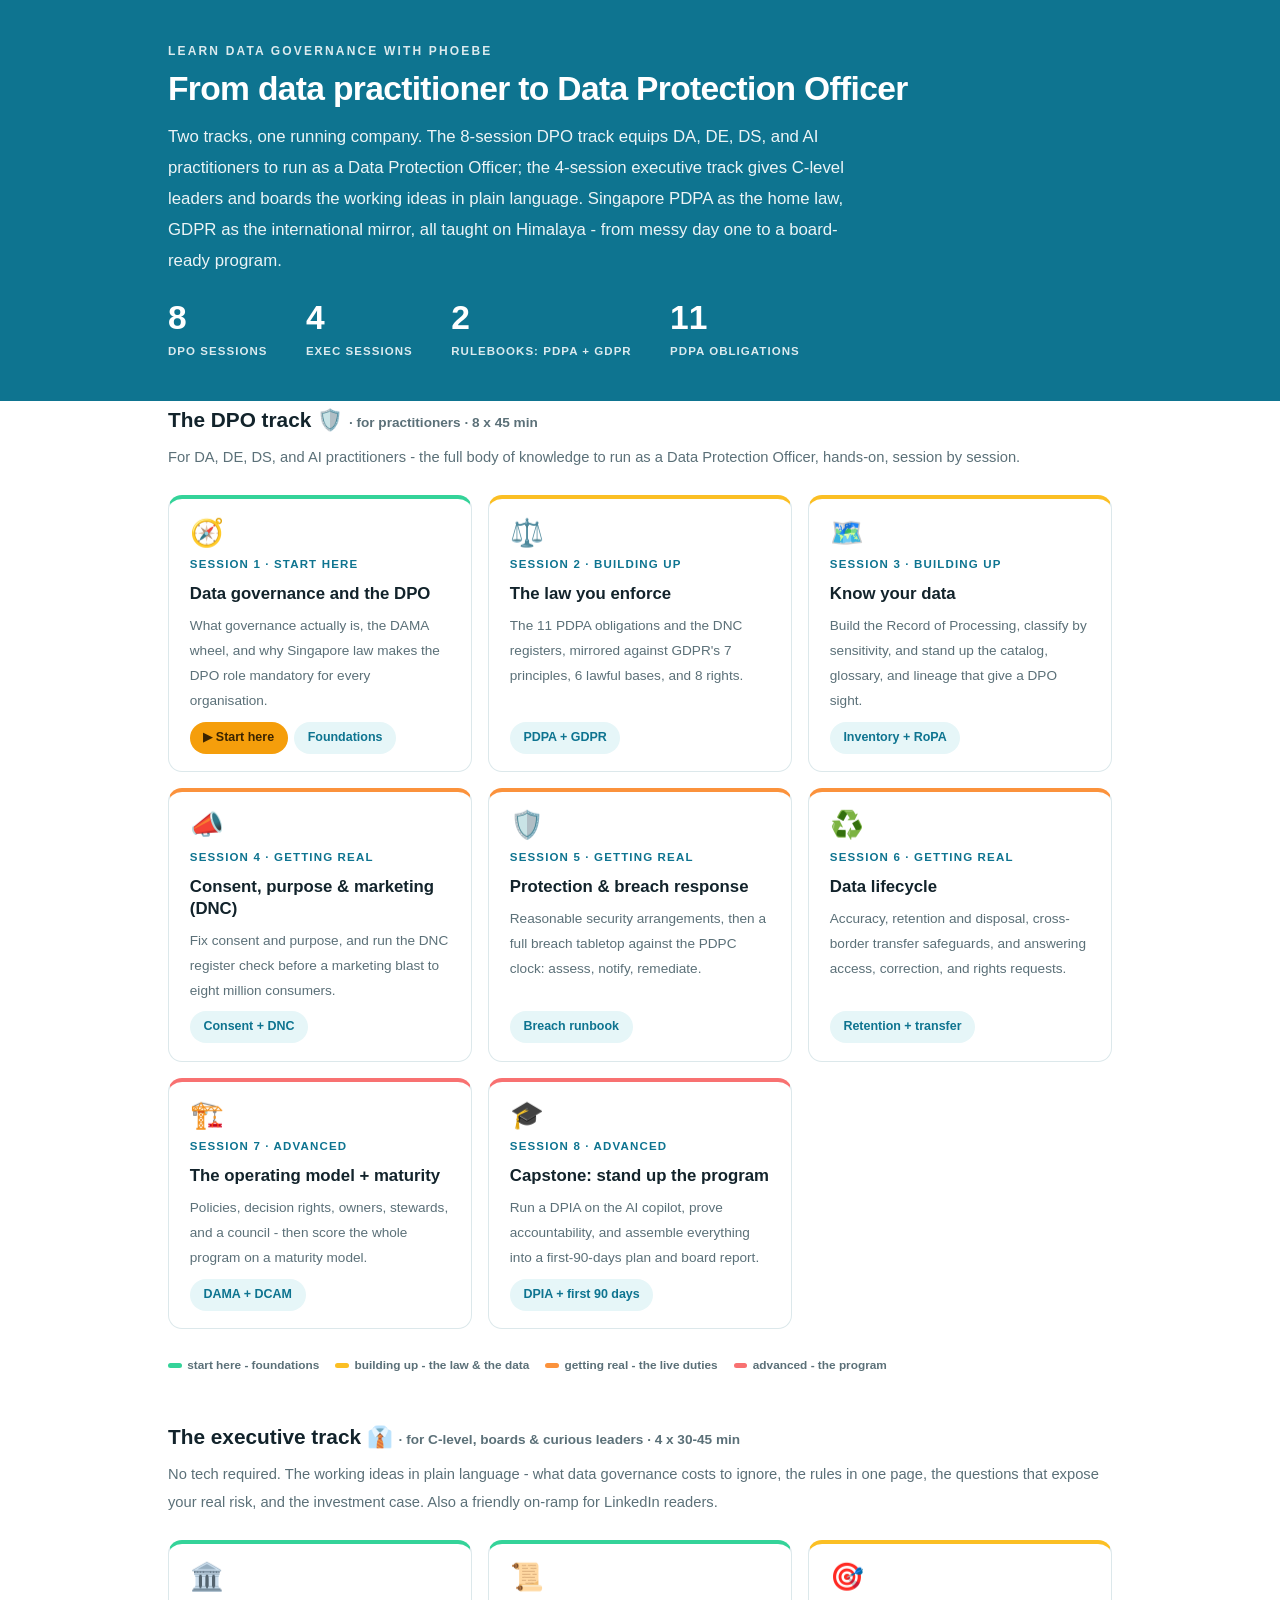
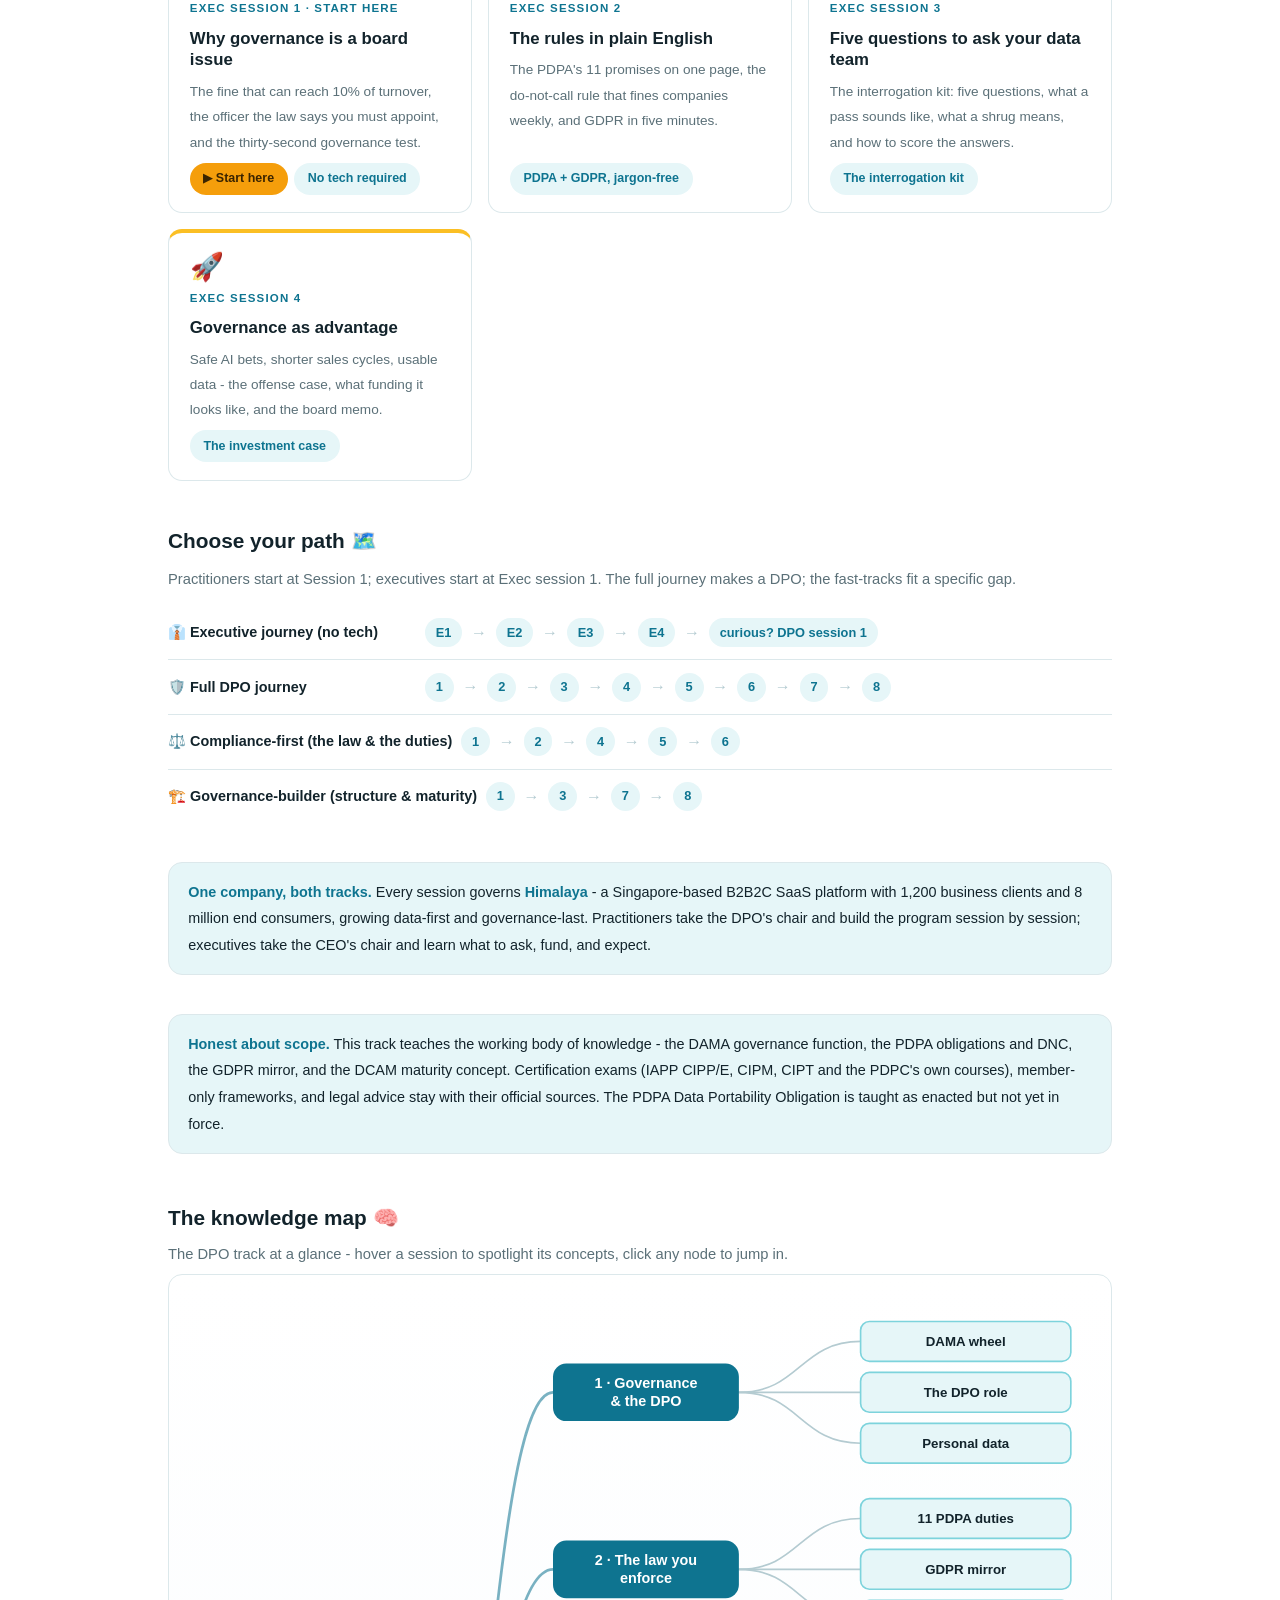
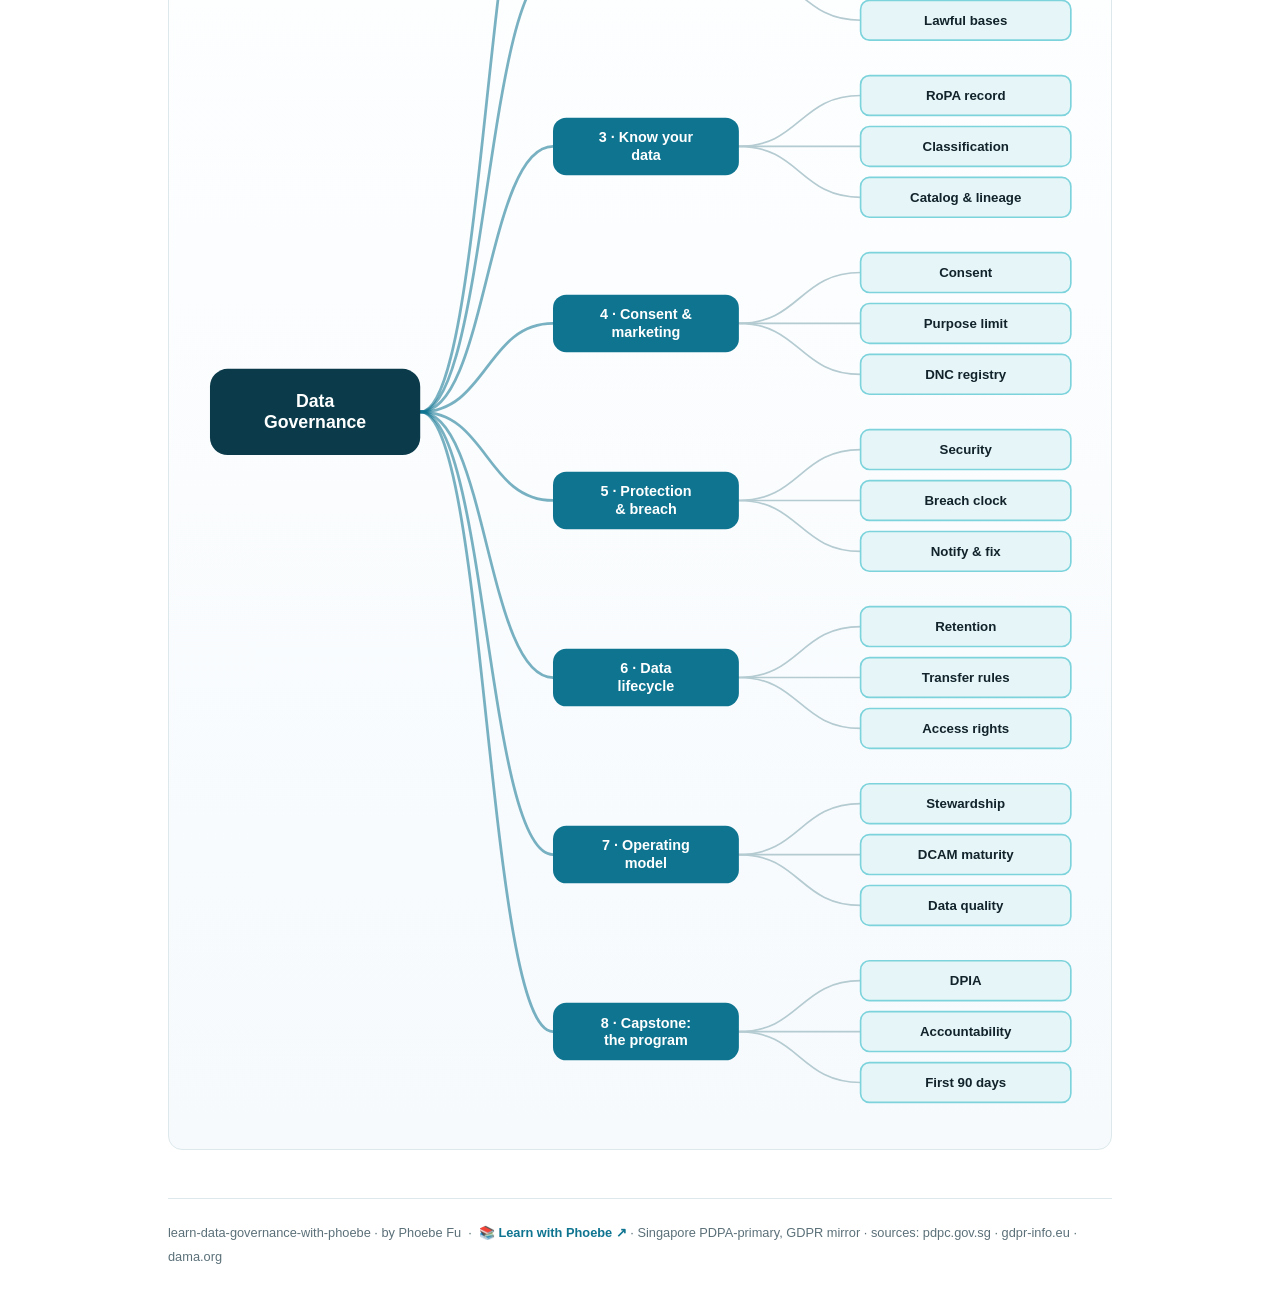
==== index.html @ 2372dcaa "Add Learn with Phoebe hub backlink to footers" ====
<!DOCTYPE html>
<html lang="en">
<head>
<meta charset="UTF-8">
<meta name="viewport" content="width=device-width, initial-scale=1.0">
<title>learn data governance with phoebe - DPO + executive tracks</title>
<link rel="stylesheet" href="assets/style.css?v=2">
<style>
  .stats-row { display: flex; gap: 2.4rem; margin-top: 1.5rem; flex-wrap: wrap; }
  .stat b { display: block; font-size: 2.1rem; font-weight: 800; line-height: 1.05; font-variant-numeric: tabular-nums; }
  .stat span { font-size: .72rem; opacity: .85; text-transform: uppercase; letter-spacing: .09em; font-weight: 600; }

  .course-grid { display: grid; grid-template-columns: repeat(auto-fit, minmax(17rem, 1fr)); gap: 1rem; margin-top: 1.5rem; }
  .course-card {
    border: 1px solid var(--hairline);
    border-top: 4px solid var(--diff, var(--indigo));
    border-radius: var(--radius);
    padding: 1.2rem 1.3rem 1.1rem;
    display: flex;
    flex-direction: column;
    gap: .5rem;
    text-decoration: none;
    color: var(--ink);
    background: #fff;
    transition: box-shadow .15s ease, border-color .15s ease, transform .15s ease;
    position: relative;
  }
  .course-card:hover { border-color: var(--indigo-soft); border-top-color: var(--diff, var(--indigo)); box-shadow: 0 8px 28px rgba(14,116,144,.14); transform: translateY(-3px); }
  .course-card .cicon { font-size: 1.7rem; line-height: 1; }
  .course-card .cnum { font-size: .72rem; font-weight: 700; color: var(--indigo); text-transform: uppercase; letter-spacing: .1em; }
  .course-card h3 { font-size: 1.05rem; font-weight: 800; line-height: 1.3; }
  .course-card p { font-size: .85rem; color: var(--muted); flex: 1; }
  .course-card .meta { display: flex; gap: .4rem; flex-wrap: wrap; }

  .diff-legend { display: flex; gap: 1rem; margin-top: 1.6rem; font-size: .74rem; color: var(--muted); font-weight: 600; flex-wrap: wrap; }
  .diff-legend i { display: inline-block; width: .85rem; height: .35rem; border-radius: 999px; margin-right: .35rem; vertical-align: middle; }

  .paths { margin-top: 2.6rem; }
  .paths h2 { font-size: 1.3rem; font-weight: 800; margin-bottom: .3rem; }
  .paths .plede { color: var(--muted); font-size: .92rem; margin-bottom: .8rem; }
  .path { display: flex; gap: .55rem; align-items: center; padding: .75rem 0; border-bottom: .5px solid var(--hairline); flex-wrap: wrap; }
  .path:last-child { border-bottom: none; }
  .path b { min-width: 15.5rem; font-size: .9rem; }
  .path .pstep { background: var(--indigo-50); color: var(--indigo); border-radius: 999px; padding: .16rem .68rem; font-weight: 700; font-size: .8rem; text-decoration: none; transition: all .12s ease; }
  .path .pstep:hover { background: var(--indigo); color: #fff; }
  .path .parr { color: var(--faint); font-weight: 700; }

  .mm-section { margin-top: 1.6rem; }
  .mm-section h2 { font-size: 1.3rem; font-weight: 800; margin-bottom: .2rem; }
  .mm-section .mm-lede { color: var(--muted); font-size: .92rem; margin-bottom: .4rem; }
  .mm-wrap { border: 1px solid var(--hairline); border-radius: var(--radius); background: linear-gradient(180deg,#fff, #F6FAFD); padding: .6rem; overflow-x: auto; }
  .mm-svg { width: 100%; height: auto; display: block; max-width: 60rem; margin: 0 auto; min-width: 34rem; }
  .mm-link { cursor: pointer; text-decoration: none; }
  .mm-node rect { transition: opacity .15s ease, filter .15s ease; }
  .mm-node text { pointer-events: none; }
  .mm-link:hover .mm-node rect { filter: brightness(1.06); }
  .mm-edge { transition: opacity .15s ease; }

  .noteband { margin-top: 2.4rem; background: var(--indigo-50); border: 1px solid var(--hairline); border-radius: var(--radius); padding: 1rem 1.2rem; font-size: .9rem; color: var(--ink); }
  .noteband b { color: var(--indigo); }
</style>
</head>
<body>

<header class="masthead">
  <div class="wrap">
    <div class="eyebrow">Learn Data Governance with Phoebe</div>
    <h1>From data practitioner to <span class="accent">Data Protection Officer</span></h1>
    <p class="sub">Two tracks, one running company. The 8-session DPO track equips DA, DE, DS, and AI practitioners to run as a Data Protection Officer; the 4-session executive track gives C-level leaders and boards the working ideas in plain language. Singapore PDPA as the home law, GDPR as the international mirror, all taught on Himalaya - from messy day one to a board-ready program.</p>
    <div class="stats-row">
      <div class="stat"><b data-count="8">8</b><span>DPO sessions</span></div>
      <div class="stat"><b data-count="4">4</b><span>exec sessions</span></div>
      <div class="stat"><b data-count="2">2</b><span>rulebooks: PDPA + GDPR</span></div>
      <div class="stat"><b data-count="11">11</b><span>PDPA obligations</span></div>
    </div>
  </div>
</header>

<main class="wrap">
  

  <section class="section">
    <div class="paths" style="margin-top:0">
      <h2>The DPO track 🛡️ <span style="font-size:.85rem;font-weight:600;color:var(--muted)">· for practitioners · 8 x 45 min</span></h2>
      <p class="plede">For DA, DE, DS, and AI practitioners - the full body of knowledge to run as a Data Protection Officer, hands-on, session by session.</p>
    </div>
    <div class="course-grid">
      <a class="course-card" href="courses/01-foundations.html" style="--diff:#34D399">
        <span class="cicon">🧭</span>
        <span class="cnum">Session 1 · start here</span>
        <h3>Data governance and the DPO</h3>
        <p>What governance actually is, the DAMA wheel, and why Singapore law makes the DPO role mandatory for every organisation.</p>
        <span class="meta"><span class="pill amber">▶ Start here</span><span class="pill light">Foundations</span></span>
      </a>
      <a class="course-card" href="courses/02-the-law.html" style="--diff:#FBBF24">
        <span class="cicon">⚖️</span>
        <span class="cnum">Session 2 · building up</span>
        <h3>The law you enforce</h3>
        <p>The 11 PDPA obligations and the DNC registers, mirrored against GDPR's 7 principles, 6 lawful bases, and 8 rights.</p>
        <span class="meta"><span class="pill light">PDPA + GDPR</span></span>
      </a>
      <a class="course-card" href="courses/03-know-your-data.html" style="--diff:#FBBF24">
        <span class="cicon">🗺️</span>
        <span class="cnum">Session 3 · building up</span>
        <h3>Know your data</h3>
        <p>Build the Record of Processing, classify by sensitivity, and stand up the catalog, glossary, and lineage that give a DPO sight.</p>
        <span class="meta"><span class="pill light">Inventory + RoPA</span></span>
      </a>
      <a class="course-card" href="courses/04-consent-and-marketing.html" style="--diff:#FB923C">
        <span class="cicon">📣</span>
        <span class="cnum">Session 4 · getting real</span>
        <h3>Consent, purpose &amp; marketing (DNC)</h3>
        <p>Fix consent and purpose, and run the DNC register check before a marketing blast to eight million consumers.</p>
        <span class="meta"><span class="pill light">Consent + DNC</span></span>
      </a>
      <a class="course-card" href="courses/05-protection-and-breach.html" style="--diff:#FB923C">
        <span class="cicon">🛡️</span>
        <span class="cnum">Session 5 · getting real</span>
        <h3>Protection &amp; breach response</h3>
        <p>Reasonable security arrangements, then a full breach tabletop against the PDPC clock: assess, notify, remediate.</p>
        <span class="meta"><span class="pill light">Breach runbook</span></span>
      </a>
      <a class="course-card" href="courses/06-data-lifecycle.html" style="--diff:#FB923C">
        <span class="cicon">♻️</span>
        <span class="cnum">Session 6 · getting real</span>
        <h3>Data lifecycle</h3>
        <p>Accuracy, retention and disposal, cross-border transfer safeguards, and answering access, correction, and rights requests.</p>
        <span class="meta"><span class="pill light">Retention + transfer</span></span>
      </a>
      <a class="course-card" href="courses/07-operating-model.html" style="--diff:#F87171">
        <span class="cicon">🏗️</span>
        <span class="cnum">Session 7 · advanced</span>
        <h3>The operating model + maturity</h3>
        <p>Policies, decision rights, owners, stewards, and a council - then score the whole program on a maturity model.</p>
        <span class="meta"><span class="pill light">DAMA + DCAM</span></span>
      </a>
      <a class="course-card" href="courses/08-capstone.html" style="--diff:#F87171">
        <span class="cicon">🎓</span>
        <span class="cnum">Session 8 · advanced</span>
        <h3>Capstone: stand up the program</h3>
        <p>Run a DPIA on the AI copilot, prove accountability, and assemble everything into a first-90-days plan and board report.</p>
        <span class="meta"><span class="pill light">DPIA + first 90 days</span></span>
      </a>
    </div>
    <div class="diff-legend">
      <span><i style="background:#34D399"></i>start here - foundations</span>
      <span><i style="background:#FBBF24"></i>building up - the law &amp; the data</span>
      <span><i style="background:#FB923C"></i>getting real - the live duties</span>
      <span><i style="background:#F87171"></i>advanced - the program</span>
    </div>

    <div class="paths">
      <h2>The executive track 👔 <span style="font-size:.85rem;font-weight:600;color:var(--muted)">· for C-level, boards &amp; curious leaders · 4 x 30-45 min</span></h2>
      <p class="plede">No tech required. The working ideas in plain language - what data governance costs to ignore, the rules in one page, the questions that expose your real risk, and the investment case. Also a friendly on-ramp for LinkedIn readers.</p>
    </div>
    <div class="course-grid">
      <a class="course-card" href="courses/e1-board-issue.html" style="--diff:#34D399">
        <span class="cicon">🏛️</span>
        <span class="cnum">Exec session 1 · start here</span>
        <h3>Why governance is a board issue</h3>
        <p>The fine that can reach 10% of turnover, the officer the law says you must appoint, and the thirty-second governance test.</p>
        <span class="meta"><span class="pill amber">▶ Start here</span><span class="pill light">No tech required</span></span>
      </a>
      <a class="course-card" href="courses/e2-rules-plain-english.html" style="--diff:#34D399">
        <span class="cicon">📜</span>
        <span class="cnum">Exec session 2</span>
        <h3>The rules in plain English</h3>
        <p>The PDPA's 11 promises on one page, the do-not-call rule that fines companies weekly, and GDPR in five minutes.</p>
        <span class="meta"><span class="pill light">PDPA + GDPR, jargon-free</span></span>
      </a>
      <a class="course-card" href="courses/e3-five-questions.html" style="--diff:#FBBF24">
        <span class="cicon">🎯</span>
        <span class="cnum">Exec session 3</span>
        <h3>Five questions to ask your data team</h3>
        <p>The interrogation kit: five questions, what a pass sounds like, what a shrug means, and how to score the answers.</p>
        <span class="meta"><span class="pill light">The interrogation kit</span></span>
      </a>
      <a class="course-card" href="courses/e4-governance-advantage.html" style="--diff:#FBBF24">
        <span class="cicon">🚀</span>
        <span class="cnum">Exec session 4</span>
        <h3>Governance as advantage</h3>
        <p>Safe AI bets, shorter sales cycles, usable data - the offense case, what funding it looks like, and the board memo.</p>
        <span class="meta"><span class="pill light">The investment case</span></span>
      </a>
    </div>

    <div class="paths">
      <h2>Choose your path 🗺️</h2>
      <p class="plede">Practitioners start at Session 1; executives start at Exec session 1. The full journey makes a DPO; the fast-tracks fit a specific gap.</p>
      <div class="path"><b>👔 Executive journey (no tech)</b>
        <a class="pstep" href="courses/e1-board-issue.html">E1</a><span class="parr">→</span>
        <a class="pstep" href="courses/e2-rules-plain-english.html">E2</a><span class="parr">→</span>
        <a class="pstep" href="courses/e3-five-questions.html">E3</a><span class="parr">→</span>
        <a class="pstep" href="courses/e4-governance-advantage.html">E4</a><span class="parr">→</span>
        <a class="pstep" href="courses/01-foundations.html">curious? DPO session 1</a>
      </div>
      <div class="path"><b>🛡️ Full DPO journey</b>
        <a class="pstep" href="courses/01-foundations.html">1</a><span class="parr">→</span>
        <a class="pstep" href="courses/02-the-law.html">2</a><span class="parr">→</span>
        <a class="pstep" href="courses/03-know-your-data.html">3</a><span class="parr">→</span>
        <a class="pstep" href="courses/04-consent-and-marketing.html">4</a><span class="parr">→</span>
        <a class="pstep" href="courses/05-protection-and-breach.html">5</a><span class="parr">→</span>
        <a class="pstep" href="courses/06-data-lifecycle.html">6</a><span class="parr">→</span>
        <a class="pstep" href="courses/07-operating-model.html">7</a><span class="parr">→</span>
        <a class="pstep" href="courses/08-capstone.html">8</a>
      </div>
      <div class="path"><b>⚖️ Compliance-first (the law &amp; the duties)</b>
        <a class="pstep" href="courses/01-foundations.html">1</a><span class="parr">→</span>
        <a class="pstep" href="courses/02-the-law.html">2</a><span class="parr">→</span>
        <a class="pstep" href="courses/04-consent-and-marketing.html">4</a><span class="parr">→</span>
        <a class="pstep" href="courses/05-protection-and-breach.html">5</a><span class="parr">→</span>
        <a class="pstep" href="courses/06-data-lifecycle.html">6</a>
      </div>
      <div class="path"><b>🏗️ Governance-builder (structure &amp; maturity)</b>
        <a class="pstep" href="courses/01-foundations.html">1</a><span class="parr">→</span>
        <a class="pstep" href="courses/03-know-your-data.html">3</a><span class="parr">→</span>
        <a class="pstep" href="courses/07-operating-model.html">7</a><span class="parr">→</span>
        <a class="pstep" href="courses/08-capstone.html">8</a>
      </div>
    </div>

    <div class="noteband">
      <b>One company, both tracks.</b> Every session governs <b>Himalaya</b> - a Singapore-based B2B2C SaaS platform with 1,200 business clients and 8 million end consumers, growing data-first and governance-last. Practitioners take the DPO's chair and build the program session by session; executives take the CEO's chair and learn what to ask, fund, and expect.
    </div>

    <div class="noteband">
      <b>Honest about scope.</b> This track teaches the working body of knowledge - the DAMA governance function, the PDPA obligations and DNC, the GDPR mirror, and the DCAM maturity concept. Certification exams (IAPP CIPP/E, CIPM, CIPT and the PDPC's own courses), member-only frameworks, and legal advice stay with their official sources. The PDPA Data Portability Obligation is taught as enacted but not yet in force.
    </div>
  </section>

  <section class="section mm-section">
    <h2>The knowledge map 🧠</h2>
    <p class="mm-lede">The DPO track at a glance - hover a session to spotlight its concepts, click any node to jump in.</p>
    <div class="mm-wrap"><div id="mindmap"></div></div>
  </section>

  <footer class="pagefoot">
    <span>learn-data-governance-with-phoebe · by Phoebe Fu &nbsp;·&nbsp; 📚 <a href="https://phoebefu6.github.io/learn-with-phoebe/">Learn with Phoebe ↗</a> · Singapore PDPA-primary, GDPR mirror · sources: pdpc.gov.sg · gdpr-info.eu · dama.org</span>
  </footer>
</main>

<script>
window.MINDMAP_DATA = {
  title: "Data\nGovernance",
  centerColor: "#0B3B4A",
  sessions: [
    { label: "Governance\n& the DPO", href: "courses/01-foundations.html", color: "#34D399",
      concepts: [
        { label: "DAMA wheel", href: "courses/01-foundations.html" },
        { label: "The DPO role", href: "courses/01-foundations.html" },
        { label: "Personal data", href: "courses/01-foundations.html" } ] },
    { label: "The law you\nenforce", href: "courses/02-the-law.html", color: "#FBBF24",
      concepts: [
        { label: "11 PDPA duties", href: "courses/02-the-law.html" },
        { label: "GDPR mirror", href: "courses/02-the-law.html" },
        { label: "Lawful bases", href: "courses/02-the-law.html" } ] },
    { label: "Know your\ndata", href: "courses/03-know-your-data.html", color: "#FBBF24",
      concepts: [
        { label: "RoPA record", href: "courses/03-know-your-data.html" },
        { label: "Classification", href: "courses/03-know-your-data.html" },
        { label: "Catalog & lineage", href: "courses/03-know-your-data.html" } ] },
    { label: "Consent &\nmarketing", href: "courses/04-consent-and-marketing.html", color: "#FB923C",
      concepts: [
        { label: "Consent", href: "courses/04-consent-and-marketing.html" },
        { label: "Purpose limit", href: "courses/04-consent-and-marketing.html" },
        { label: "DNC registry", href: "courses/04-consent-and-marketing.html" } ] },
    { label: "Protection\n& breach", href: "courses/05-protection-and-breach.html", color: "#FB923C",
      concepts: [
        { label: "Security", href: "courses/05-protection-and-breach.html" },
        { label: "Breach clock", href: "courses/05-protection-and-breach.html" },
        { label: "Notify & fix", href: "courses/05-protection-and-breach.html" } ] },
    { label: "Data\nlifecycle", href: "courses/06-data-lifecycle.html", color: "#FB923C",
      concepts: [
        { label: "Retention", href: "courses/06-data-lifecycle.html" },
        { label: "Transfer rules", href: "courses/06-data-lifecycle.html" },
        { label: "Access rights", href: "courses/06-data-lifecycle.html" } ] },
    { label: "Operating\nmodel", href: "courses/07-operating-model.html", color: "#F87171",
      concepts: [
        { label: "Stewardship", href: "courses/07-operating-model.html" },
        { label: "DCAM maturity", href: "courses/07-operating-model.html" },
        { label: "Data quality", href: "courses/07-operating-model.html" } ] },
    { label: "Capstone:\nthe program", href: "courses/08-capstone.html", color: "#F87171",
      concepts: [
        { label: "DPIA", href: "courses/08-capstone.html" },
        { label: "Accountability", href: "courses/08-capstone.html" },
        { label: "First 90 days", href: "courses/08-capstone.html" } ] }
  ]
};
</script>
<script src="assets/mindmap.js?v=12"></script>
<script src="assets/app.js?v=2"></script>
</body>
</html>
---- assets/style.css ----
/* learn-claude-with-phoebe - editorial bold design system
   Accent: indigo #0E7490 · Ink: #12232B · Flagship: amber #F59E0B */

:root {
  --indigo: #0E7490;
  --indigo-deep: #0B3B4A;
  --indigo-mid: #1E90A8;
  --indigo-soft: #7DD3DC;
  --indigo-50: #E6F6F8;
  --ink: #12232B;
  --muted: #5B7078;
  --faint: #B4CBD1;
  --hairline: #DCE8EB;
  --amber: #F59E0B;
  --amber-ink: #3A2400;
  --amber-50: #FFF7E6;
  --paper: #FFFFFF;
  --code-bg: #0C2027;
  --code-ink: #CDE7ED;
  --radius: 14px;
}

* { margin: 0; padding: 0; box-sizing: border-box; }

html { font-size: 16px; scroll-behavior: smooth; }
html.zoom-125 { font-size: 20px; }
html.zoom-150 { font-size: 24px; }

body {
  font-family: "Inter", -apple-system, BlinkMacSystemFont, "Segoe UI", Roboto, sans-serif;
  background: var(--paper);
  color: var(--ink);
  line-height: 1.85;
  font-feature-settings: "tnum";
}

.wrap { max-width: 62rem; margin: 0 auto; padding: 0 1.5rem; }

/* ---------- header band ---------- */
.masthead {
  background: var(--indigo);
  color: #fff;
  padding: 2.5rem 0 2.25rem;
}
.masthead .eyebrow {
  font-size: .75rem;
  letter-spacing: .18em;
  text-transform: uppercase;
  opacity: .85;
  font-weight: 600;
}
.masthead h1 {
  font-size: 2.1rem;
  line-height: 1.15;
  font-weight: 800;
  margin: .5rem 0 .75rem;
  letter-spacing: -.02em;
}
.masthead h1 .accent { color: inherit; }
.masthead .sub { font-size: 1.05rem; opacity: .92; max-width: 44rem; }

.chip-row { display: flex; flex-wrap: wrap; gap: .5rem; margin-top: 1.1rem; }
.chip {
  display: inline-flex;
  align-items: center;
  gap: .35rem;
  border-radius: 999px;
  padding: .25rem .8rem;
  font-size: .78rem;
  font-weight: 600;
  white-space: nowrap;
}
.chip.level { background: #fff; color: var(--indigo); }
.chip.audience { background: rgba(255,255,255,.16); color: #fff; border: 1px solid rgba(255,255,255,.35); }
.chip.time { background: var(--ink); color: #fff; font-variant-numeric: tabular-nums; }

/* ---------- agenda bar ---------- */
.agenda {
  display: flex;
  border-radius: 999px;
  overflow: hidden;
  margin: 1.4rem 0 0;
  font-size: .72rem;
  font-weight: 600;
  text-align: center;
  color: #fff;
}
.agenda span { padding: .45rem .3rem; white-space: nowrap; overflow: hidden; text-overflow: ellipsis; }
.agenda .a1 { background: var(--indigo-deep); }
.agenda .a2 { background: var(--indigo-mid); }
.agenda .a3 { background: var(--amber); color: var(--amber-ink); }
.agenda .a4 { background: var(--indigo-soft); }

/* ---------- toolbar ---------- */
.toolbar {
  position: sticky;
  top: 0;
  z-index: 40;
  background: rgba(255,255,255,.94);
  backdrop-filter: blur(6px);
  border-bottom: 1px solid var(--hairline);
  padding: .55rem 0;
}
.toolbar .wrap { display: flex; align-items: center; gap: .6rem; }
.toolbar .crumb { font-size: .8rem; color: var(--muted); font-weight: 600; margin-right: auto; }
.toolbar .crumb a { color: var(--indigo); text-decoration: none; }
.btn {
  border: 1px solid var(--hairline);
  background: #fff;
  color: var(--ink);
  border-radius: 999px;
  padding: .35rem .9rem;
  font-size: .78rem;
  font-weight: 600;
  cursor: pointer;
  font-family: inherit;
  transition: all .15s ease;
}
.btn:hover { border-color: var(--indigo); color: var(--indigo); }
.btn.primary { background: var(--indigo); border-color: var(--indigo); color: #fff; }
.btn.primary:hover { background: var(--indigo-deep); }

/* ---------- sections ---------- */
main { padding: 2.5rem 0 4rem; }

.section { margin-bottom: 2.8rem; }
.section-kicker { margin-bottom: 1rem; }
.section-kicker .klabel {
  display: block;
  font-size: .72rem;
  text-transform: uppercase;
  letter-spacing: .1em;
  color: var(--indigo);
  font-weight: 700;
  margin-bottom: .35rem;
}
.section-kicker h2 {
  font-size: 1.45rem;
  font-weight: 800;
  letter-spacing: -.01em;
  display: flex;
  align-items: center;
  gap: .7rem;
  flex-wrap: wrap;
}
.section-kicker .tag {
  border-radius: 999px;
  padding: .18rem .7rem;
  font-size: .7rem;
  font-weight: 700;
  text-transform: uppercase;
  letter-spacing: .08em;
}
.tag.concept { background: var(--indigo-50); color: var(--indigo); }
.tag.demo { background: var(--amber-50); color: var(--amber-ink); }
.tag.exercise { background: var(--ink); color: #fff; }

.lede { color: var(--muted); max-width: 46rem; margin-bottom: 1.4rem; line-height: 1.8; }

/* live vs self-study markers on cards */
.mode {
  font-size: .64rem;
  font-weight: 700;
  text-transform: uppercase;
  letter-spacing: .07em;
  padding: .14rem .6rem;
  border-radius: 999px;
  flex: none;
}
.mode.live { background: var(--indigo); color: #fff; }
.mode.self { background: #fff; color: var(--muted); border: 1px solid var(--hairline); }

/* ---------- accordions ---------- */
details.card {
  border: 1px solid var(--hairline);
  border-radius: var(--radius);
  margin-bottom: .8rem;
  overflow: hidden;
  background: #fff;
}
details.card[open] { border-color: var(--indigo-soft); box-shadow: 0 8px 28px rgba(14,116,144,.08); }
details.card summary {
  list-style: none;
  cursor: pointer;
  padding: 1rem 1.25rem;
  display: flex;
  align-items: center;
  gap: .75rem;
  font-weight: 700;
  font-size: 1.02rem;
  user-select: none;
}
details.card summary::-webkit-details-marker { display: none; }
details.card summary .dot {
  width: .6rem; height: .6rem;
  border-radius: 999px;
  background: var(--indigo);
  flex: none;
}
details.card summary .mini { margin-left: auto; font-size: .72rem; color: var(--muted); font-weight: 600; white-space: nowrap; }
details.card summary .caret { transition: transform .2s ease; color: var(--indigo); font-size: .8rem; }
details.card[open] summary .caret { transform: rotate(90deg); }
details.card .body { padding: 0 1.25rem 1.4rem; border-top: 1px solid var(--hairline); padding-top: 1.15rem; }
details.card .body p { margin-bottom: 1.05rem; max-width: 48rem; }
details.card .body p:last-child { margin-bottom: 0; }
details.card .body ul, details.card .body ol { margin: 0 0 1.1rem 1.2rem; max-width: 47rem; }
details.card .body li { margin-bottom: .65rem; }
details.card .body h4 { font-size: .95rem; font-weight: 700; margin: 1.1rem 0 .45rem; }
details.card .body h4:first-child { margin-top: 0; }

/* ---------- pills & legends ---------- */
.legend { display: flex; flex-wrap: wrap; gap: .5rem; margin: 0 0 1.2rem; }
.pill {
  display: inline-flex;
  align-items: center;
  gap: .4rem;
  border-radius: 999px;
  padding: .28rem .85rem;
  font-size: .78rem;
  font-weight: 600;
}
.pill.solid { background: var(--indigo); color: #fff; }
.pill.light { background: var(--indigo-50); color: var(--indigo); }
.pill.inkpill { background: var(--ink); color: #fff; }
.pill.amber, .pill.peach { background: var(--amber); color: var(--amber-ink); }
.pill.bare { color: var(--faint); }

/* ---------- 4D grid ---------- */
.grid-2 { display: grid; grid-template-columns: repeat(auto-fit, minmax(15rem, 1fr)); gap: .8rem; margin: .5rem 0 1rem; }
.d-card {
  border: 1px solid var(--hairline);
  border-left: 4px solid var(--indigo);
  border-radius: 10px;
  padding: 1rem 1.1rem;
}
.d-card h4 { font-size: .95rem; margin-bottom: .3rem; }
.d-card h4 .lead-letter { color: var(--indigo); }
.d-card p { font-size: .86rem; color: var(--muted); margin: 0; }

/* ---------- tables ---------- */
table.clean { width: 100%; border-collapse: collapse; font-size: .9rem; margin: .4rem 0 1rem; }
table.clean th {
  text-align: left;
  font-size: .72rem;
  text-transform: uppercase;
  letter-spacing: .08em;
  color: var(--muted);
  padding: .5rem .6rem;
  border-bottom: 2px solid var(--ink);
}
table.clean td { padding: .7rem .6rem; border-bottom: .5px solid var(--hairline); vertical-align: top; line-height: 1.7; }
table.clean td:first-child { font-weight: 600; }

/* ---------- prompt boxes ---------- */
.prompt-box {
  position: relative;
  background: var(--code-bg);
  color: var(--code-ink);
  border-radius: var(--radius);
  padding: 1.1rem 1.2rem;
  margin: 1rem 0 1.2rem;
  font-family: "SF Mono", ui-monospace, Menlo, Consolas, monospace;
  font-size: .84rem;
  line-height: 1.65;
  white-space: pre-wrap;
  word-break: break-word;
}
.prompt-box .label {
  position: absolute;
  top: -0.7rem;
  left: 1rem;
  background: var(--indigo);
  color: #fff;
  font-family: "Inter", -apple-system, sans-serif;
  font-size: .68rem;
  font-weight: 700;
  letter-spacing: .06em;
  text-transform: uppercase;
  border-radius: 999px;
  padding: .15rem .7rem;
}
.prompt-box.bad .label { background: var(--faint); color: var(--ink); }
.prompt-box.good .label { background: var(--amber); color: var(--amber-ink); }
.copy-btn {
  position: absolute;
  top: .7rem;
  right: .7rem;
  background: rgba(255,255,255,.1);
  border: 1px solid rgba(255,255,255,.25);
  color: #fff;
  border-radius: 999px;
  padding: .25rem .8rem;
  font-size: .72rem;
  font-weight: 600;
  cursor: pointer;
  font-family: "Inter", -apple-system, sans-serif;
  transition: background .15s ease;
}
.copy-btn:hover { background: rgba(255,255,255,.22); }
.copy-btn.copied { background: var(--amber); border-color: var(--amber); color: var(--amber-ink); }

/* ---------- demo steps ---------- */
.steps { counter-reset: step; margin: .6rem 0 1rem; }
.step {
  display: flex;
  gap: .9rem;
  padding: .85rem 0;
  border-bottom: .5px solid var(--hairline);
}
.step:last-child { border-bottom: none; }
.step::before {
  counter-increment: step;
  content: counter(step);
  flex: none;
  width: 1.7rem; height: 1.7rem;
  border-radius: 999px;
  background: var(--indigo-50);
  color: var(--indigo);
  font-weight: 700;
  font-size: .85rem;
  display: inline-flex;
  align-items: center;
  justify-content: center;
  margin-top: .1rem;
}
.step p { margin: 0; }

/* ---------- callouts ---------- */
.callout {
  border-radius: var(--radius);
  padding: 1rem 1.2rem;
  margin: 1rem 0;
  font-size: .92rem;
}
.callout.tip { background: var(--indigo-50); border-left: 4px solid var(--indigo); }
.callout.win { background: var(--amber-50); border-left: 4px solid var(--amber); }
.callout strong:first-child { display: block; margin-bottom: .2rem; }

.callout.example {
  background: #FFFFFF;
  border: 1px solid var(--hairline);
  border-left: 4px solid var(--amber);
  font-size: .9rem;
}
.callout.example .ex-pill {
  display: inline-block;
  background: var(--amber);
  color: var(--amber-ink);
  border-radius: 999px;
  padding: .15rem .7rem;
  font-size: .68rem;
  font-weight: 700;
  text-transform: uppercase;
  letter-spacing: .06em;
  margin-bottom: .5rem;
}
.callout.example p { margin: 0 0 .75rem; max-width: 47rem; }
.callout.example p:last-child { margin-bottom: 0; }
.callout.example ul { margin: 0 0 0 1.1rem; max-width: 46rem; }
.callout.example li { margin-bottom: .6rem; }
.callout.example li:last-child { margin-bottom: 0; }

/* ---------- zoomable figures ---------- */
figure.zoomable {
  border: 1px solid var(--hairline);
  border-radius: var(--radius);
  padding: 1.2rem;
  margin: 1rem 0 1.4rem;
  cursor: zoom-in;
  transition: box-shadow .15s ease;
  background: #fff;
}
figure.zoomable:hover { box-shadow: 0 8px 28px rgba(14,116,144,.12); }
figure.zoomable svg, figure.zoomable img { width: 100%; height: auto; display: block; }
figure.zoomable figcaption {
  margin-top: .6rem;
  font-size: .76rem;
  color: var(--muted);
  font-weight: 600;
  display: flex;
  align-items: center;
  gap: .4rem;
}

.lightbox {
  position: fixed;
  inset: 0;
  z-index: 100;
  background: rgba(18,35,43,.9);
  display: none;
  align-items: center;
  justify-content: center;
  padding: 3vh 3vw;
  cursor: zoom-out;
}
.lightbox.open { display: flex; }
.lightbox .inner {
  background: #fff;
  border-radius: var(--radius);
  padding: 2rem;
  max-width: 94vw;
  max-height: 92vh;
  overflow: auto;
}
.lightbox .inner svg, .lightbox .inner img { width: min(88vw, 70rem); height: auto; }
.lightbox .close-hint {
  position: fixed;
  top: 1rem; right: 1.4rem;
  color: #fff;
  font-size: .8rem;
  font-weight: 600;
  opacity: .8;
}

/* ---------- courses covered ---------- */
.covered { border: 1px solid var(--hairline); border-radius: var(--radius); overflow: hidden; }
.covered-row {
  display: flex;
  align-items: baseline;
  gap: .8rem;
  padding: .75rem 1.1rem;
  border-bottom: .5px solid var(--hairline);
  font-size: .9rem;
}
.covered-row:last-child { border-bottom: none; }
.covered-row .status { flex: none; }
.covered-row .name { font-weight: 600; }
.covered-row .note { margin-left: auto; color: var(--muted); font-size: .78rem; text-align: right; }

/* ---------- cheat sheet footer ---------- */
.cheat {
  background: var(--ink);
  color: #fff;
  border-radius: var(--radius);
  padding: 1.6rem 1.6rem 1.3rem;
  margin-top: 3rem;
}
.cheat h3 { font-size: 1.1rem; margin-bottom: 1rem; }
.cheat h3 span { color: var(--indigo-soft); }
.cheat .grid-2 { gap: 1rem; }
.cheat .cheat-item { border-left: 3px solid var(--indigo-mid); padding-left: .8rem; }
.cheat .cheat-item b { display: block; font-size: .85rem; color: var(--indigo-soft); }
.cheat .cheat-item span { font-size: .82rem; opacity: .85; }

footer.pagefoot {
  border-top: 1px solid var(--hairline);
  margin-top: 3rem;
  padding: 1.4rem 0 2.5rem;
  font-size: .8rem;
  color: var(--muted);
  display: flex;
  justify-content: space-between;
  flex-wrap: wrap;
  gap: .8rem;
}
footer.pagefoot a { color: var(--indigo); text-decoration: none; font-weight: 600; }

/* ---------- wayfinding: reading progress + section dots + part numbers ---------- */

#progress-bar {
  position: fixed;
  top: 0; left: 0;
  height: 3px;
  width: 0;
  background: linear-gradient(90deg, var(--indigo), var(--amber));
  z-index: 90;
}

.pagenav {
  position: fixed;
  right: 1.1rem;
  top: 50%;
  transform: translateY(-50%);
  z-index: 50;
  display: flex;
  flex-direction: column;
  gap: .55rem;
}
.pagenav a {
  width: .68rem; height: .68rem;
  border-radius: 999px;
  background: #fff;
  border: 2px solid var(--faint);
  display: block;
  position: relative;
  transition: all .15s ease;
}
.pagenav a:hover { border-color: var(--indigo); transform: scale(1.3); }
.pagenav a.active { background: var(--indigo); border-color: var(--indigo); }
.pagenav a .nlabel {
  position: absolute;
  right: 1.4rem;
  top: 50%;
  transform: translateY(-50%);
  background: var(--ink);
  color: #fff;
  font-size: .7rem;
  font-weight: 600;
  padding: .22rem .65rem;
  border-radius: 6px;
  white-space: nowrap;
  opacity: 0;
  pointer-events: none;
  transition: opacity .15s ease;
}
.pagenav a:hover .nlabel { opacity: 1; }
@media (max-width: 74rem) { .pagenav { display: none; } }

main { counter-reset: partnum -1; }
.section .section-kicker { position: relative; }
.section .section-kicker::before {
  counter-increment: partnum;
  content: counter(partnum, decimal-leading-zero);
  position: absolute;
  right: 0;
  top: -1.2rem;
  font-size: 4.4rem;
  font-weight: 800;
  color: var(--indigo-50);
  line-height: 1;
  font-variant-numeric: tabular-nums;
  pointer-events: none;
  z-index: 0;
}
.section .section-kicker > * { position: relative; z-index: 1; }

details.card summary { transition: background .15s ease; }
details.card summary:hover { background: #F2FAFB; }

/* ---------- journey strip: you are here in the series ---------- */
.journey {
  display: flex;
  align-items: center;
  gap: .45rem;
  margin-top: 1.1rem;
  flex-wrap: wrap;
}
.journey .jlabel { font-size: .7rem; font-weight: 700; text-transform: uppercase; letter-spacing: .09em; opacity: .8; margin-right: .3rem; }
.journey a {
  width: 1.7rem; height: 1.7rem;
  border-radius: 999px;
  display: inline-flex;
  align-items: center;
  justify-content: center;
  font-size: .8rem;
  font-weight: 700;
  text-decoration: none;
  color: #fff;
  border: 1.5px solid rgba(255,255,255,.45);
  transition: all .15s ease;
  font-variant-numeric: tabular-nums;
}
.journey a:hover { border-color: #fff; transform: scale(1.12); }
.journey a.here { background: #fff; color: var(--indigo); border-color: #fff; }
.journey a.dd-chip { width: auto; border-radius: 999px; padding: 0 .7rem; font-size: .72rem; }

/* ---------- check-yourself quiz ---------- */
.quiz-q {
  border: 1px solid var(--hairline);
  border-radius: var(--radius);
  padding: 1.1rem 1.25rem 1rem;
  margin-bottom: .9rem;
  background: #fff;
}
.quiz-q .qtext { font-weight: 700; margin-bottom: .7rem; }
.quiz-q .qopt {
  display: block;
  width: 100%;
  text-align: left;
  background: #fff;
  border: 1px solid var(--hairline);
  border-radius: 10px;
  padding: .6rem .9rem;
  margin-bottom: .5rem;
  font-size: .9rem;
  font-family: inherit;
  color: var(--ink);
  cursor: pointer;
  transition: all .15s ease;
}
.quiz-q .qopt:hover { border-color: var(--indigo); background: var(--indigo-50); }
.quiz-q .qopt.correct { background: var(--indigo); border-color: var(--indigo); color: #fff; font-weight: 600; }
.quiz-q .qopt.correct::after { content: "  ✓"; }
.quiz-q .qopt.wrong { background: #FEF2F2; border-color: #FCA5A5; color: #991B1B; animation: qshake .3s ease; }
.quiz-q .qopt.wrong::after { content: "  ✗ try again"; font-size: .78rem; }
.quiz-q .qopt:disabled { cursor: default; }
.quiz-q .qwhy {
  display: none;
  background: var(--amber-50);
  border-left: 4px solid var(--amber);
  border-radius: 8px;
  padding: .6rem .9rem;
  font-size: .86rem;
  margin-top: .3rem;
}
.quiz-q.answered .qwhy { display: block; }
@keyframes qshake {
  0%, 100% { transform: translateX(0); }
  25% { transform: translateX(-5px); }
  75% { transform: translateX(5px); }
}
.quiz-score { font-weight: 700; color: var(--indigo); margin-top: .4rem; }

@media (prefers-reduced-motion: reduce) {
  .quiz-q .qopt.wrong { animation: none; }
  .journey a:hover { transform: none; }
}

/* ---------- micro-interactions (react-bits inspired, vanilla) ---------- */

/* BlurText: staggered word reveal on the masthead headline */
.masthead h1 .bw {
  display: inline-block;
  opacity: 0;
  filter: blur(8px);
  transform: translateY(.35em);
  animation: bw-in .7s cubic-bezier(.22,.9,.35,1) forwards;
  animation-delay: var(--bw-delay, 0s);
}
@keyframes bw-in {
  to { opacity: 1; filter: blur(0); transform: translateY(0); }
}

/* SpotlightCard: cursor-following highlight on accordion cards */
details.card { position: relative; }
details.card::after {
  content: "";
  position: absolute;
  inset: 0;
  pointer-events: none;
  opacity: 0;
  transition: opacity .3s ease;
  background: radial-gradient(320px circle at var(--mx, 50%) var(--my, 50%), rgba(14,116,144,.09), transparent 65%);
}
details.card:hover::after { opacity: 1; }

/* ScrollReveal: sections rise in as they enter the viewport */
.js-reveal .section {
  opacity: 0;
  transform: translateY(16px);
  transition: opacity .6s ease, transform .6s cubic-bezier(.22,.9,.35,1);
}
.js-reveal .section.revealed { opacity: 1; transform: none; }

@media (prefers-reduced-motion: reduce) {
  .masthead h1 .bw { animation: none; opacity: 1; filter: none; transform: none; }
  details.card::after { display: none; }
  .js-reveal .section { opacity: 1; transform: none; transition: none; }
}

@media (max-width: 40rem) {
  .masthead h1 { font-size: 1.6rem; }
  .agenda span { font-size: .6rem; }
  .toolbar .crumb { display: none; }
}

@media print {
  .toolbar, .copy-btn { display: none; }
  details.card { border: 1px solid #ccc; }
}
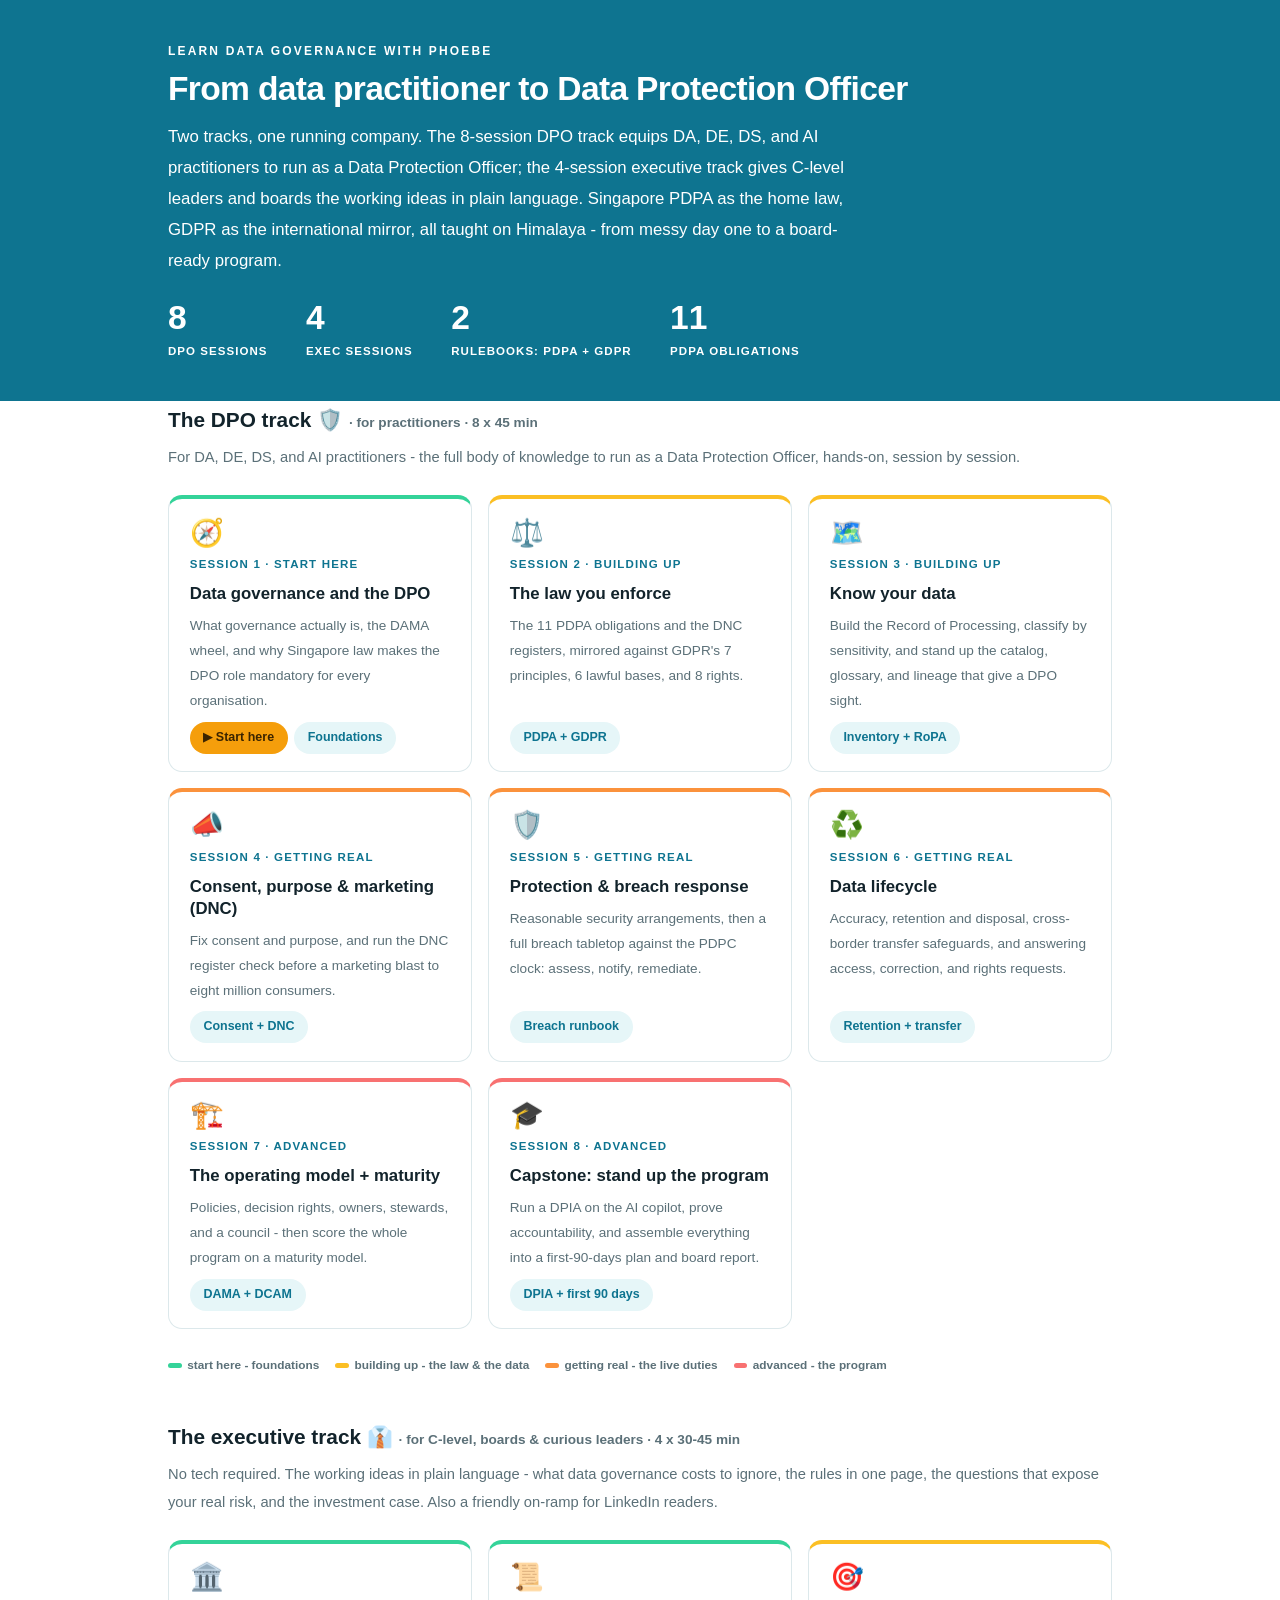
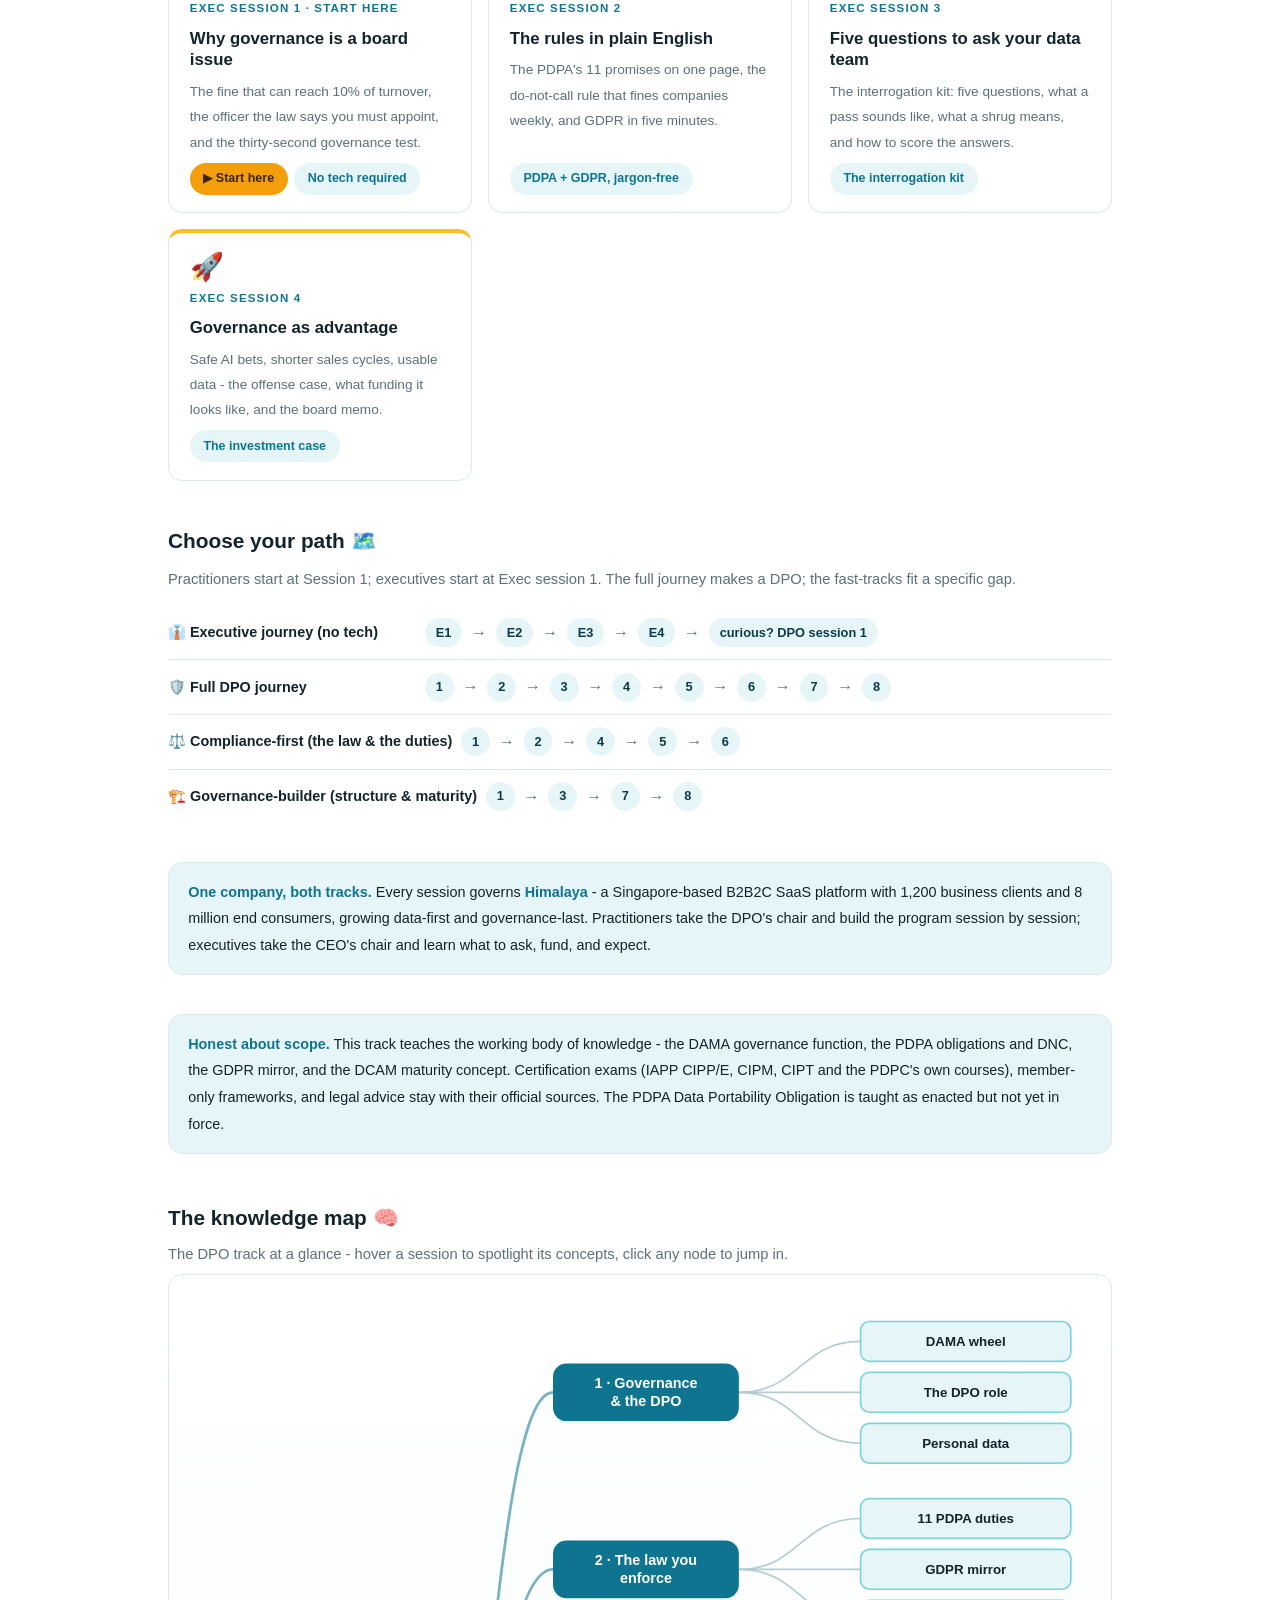
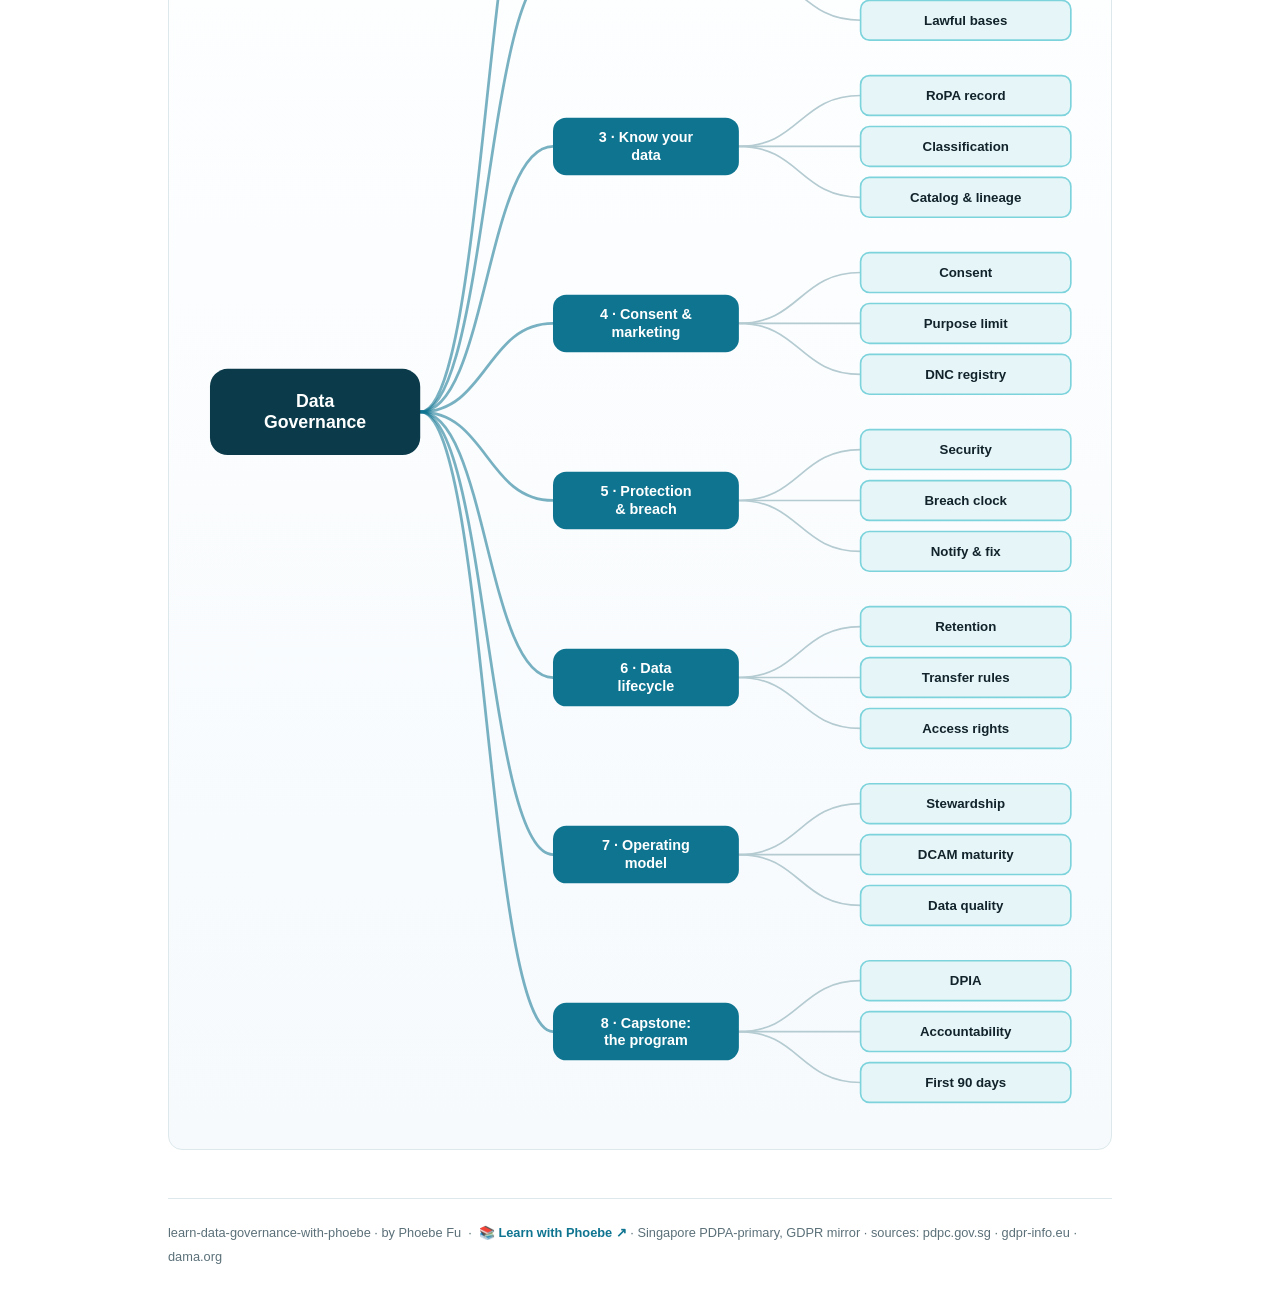
==== commit 09f7e81b: "Light surfaces everywhere: lightbox, cheat panel, code boxes; contrast and phone-width fixes Every d" ====
--- a/index.html
+++ b/index.html
@@ -3,12 +3,27 @@
 <head>
 <meta charset="UTF-8">
 <meta name="viewport" content="width=device-width, initial-scale=1.0">
+<!-- social:start -->
+<meta name="description" content="Two tracks, one running company. The 8-session DPO track equips DA, DE, DS, and AI practitioners to run as a Data Protection Officer; the 4-session executive track gives C-level leaders and...">
+<meta property="og:type" content="article">
+<meta property="og:site_name" content="Learn with Phoebe">
+<meta property="og:title" content="learn data governance with phoebe - DPO + executive tracks">
+<meta property="og:description" content="Two tracks, one running company. The 8-session DPO track equips DA, DE, DS, and AI practitioners to run as a Data Protection Officer; the 4-session executive track gives C-level leaders and...">
+<meta property="og:url" content="https://phoebefu6.github.io/learn-data-governance-with-phoebe/">
+<meta property="og:image" content="https://phoebefu6.github.io/learn-data-governance-with-phoebe/assets/og-cover.png">
+<meta property="og:image:width" content="1200">
+<meta property="og:image:height" content="630">
+<meta name="twitter:card" content="summary_large_image">
+<meta name="twitter:title" content="learn data governance with phoebe - DPO + executive tracks">
+<meta name="twitter:description" content="Two tracks, one running company. The 8-session DPO track equips DA, DE, DS, and AI practitioners to run as a Data Protection Officer; the 4-session executive track gives C-level leaders and...">
+<meta name="twitter:image" content="https://phoebefu6.github.io/learn-data-governance-with-phoebe/assets/og-cover.png">
+<!-- social:end -->
 <title>learn data governance with phoebe - DPO + executive tracks</title>
-<link rel="stylesheet" href="assets/style.css?v=2">
+<link rel="stylesheet" href="assets/style.css?v=36">
 <style>
   .stats-row { display: flex; gap: 2.4rem; margin-top: 1.5rem; flex-wrap: wrap; }
   .stat b { display: block; font-size: 2.1rem; font-weight: 800; line-height: 1.05; font-variant-numeric: tabular-nums; }
-  .stat span { font-size: .72rem; opacity: .85; text-transform: uppercase; letter-spacing: .09em; font-weight: 600; }
+  .stat span { font-size: .72rem; opacity: 1; text-transform: uppercase; letter-spacing: .09em; font-weight: 600; }
 
   .course-grid { display: grid; grid-template-columns: repeat(auto-fit, minmax(17rem, 1fr)); gap: 1rem; margin-top: 1.5rem; }
   .course-card {
@@ -41,9 +56,9 @@
   .path { display: flex; gap: .55rem; align-items: center; padding: .75rem 0; border-bottom: .5px solid var(--hairline); flex-wrap: wrap; }
   .path:last-child { border-bottom: none; }
   .path b { min-width: 15.5rem; font-size: .9rem; }
-  .path .pstep { background: var(--indigo-50); color: var(--indigo); border-radius: 999px; padding: .16rem .68rem; font-weight: 700; font-size: .8rem; text-decoration: none; transition: all .12s ease; }
+  .path .pstep { background: var(--indigo-50); color: var(--indigo-deep); border-radius: 999px; padding: .16rem .68rem; font-weight: 700; font-size: .8rem; text-decoration: none; transition: all .12s ease; }
   .path .pstep:hover { background: var(--indigo); color: #fff; }
-  .path .parr { color: var(--faint); font-weight: 700; }
+  .path .parr { color: var(--muted); font-weight: 700; }
 
   .mm-section { margin-top: 1.6rem; }
   .mm-section h2 { font-size: 1.3rem; font-weight: 800; margin-bottom: .2rem; }
@@ -287,7 +302,7 @@
   ]
 };
 </script>
-<script src="assets/mindmap.js?v=12"></script>
-<script src="assets/app.js?v=2"></script>
+<script src="assets/mindmap.js?v=17"></script>
+<script src="assets/app.js?v=36"></script>
 </body>
 </html>
--- a/assets/style.css
+++ b/assets/style.css
@@ -15,8 +15,8 @@
   --amber-ink: #3A2400;
   --amber-50: #FFF7E6;
   --paper: #FFFFFF;
-  --code-bg: #0C2027;
-  --code-ink: #CDE7ED;
+  --code-bg: #E6F6F8;
+  --code-ink: #12232B;
   --radius: 14px;
 }
 
@@ -46,7 +46,7 @@
   font-size: .75rem;
   letter-spacing: .18em;
   text-transform: uppercase;
-  opacity: .85;
+  opacity: 1;
   font-weight: 600;
 }
 .masthead h1 {
@@ -57,7 +57,7 @@
   letter-spacing: -.02em;
 }
 .masthead h1 .accent { color: inherit; }
-.masthead .sub { font-size: 1.05rem; opacity: .92; max-width: 44rem; }
+.masthead .sub { font-size: 1.05rem; opacity: 1; max-width: 44rem; }
 
 .chip-row { display: flex; flex-wrap: wrap; gap: .5rem; margin-top: 1.1rem; }
 .chip {
@@ -71,7 +71,7 @@
   white-space: nowrap;
 }
 .chip.level { background: #fff; color: var(--indigo); }
-.chip.audience { background: rgba(255,255,255,.16); color: #fff; border: 1px solid rgba(255,255,255,.35); }
+.chip.audience { background: rgba(255,255,255,.08); color: #fff; border: 1px solid rgba(255,255,255,.35); }
 .chip.time { background: var(--ink); color: #fff; font-variant-numeric: tabular-nums; }
 
 /* ---------- agenda bar ---------- */
@@ -87,9 +87,9 @@
 }
 .agenda span { padding: .45rem .3rem; white-space: nowrap; overflow: hidden; text-overflow: ellipsis; }
 .agenda .a1 { background: var(--indigo-deep); }
-.agenda .a2 { background: var(--indigo-mid); }
+.agenda .a2 { background: #1A7E93; color: #fff; }
 .agenda .a3 { background: var(--amber); color: var(--amber-ink); }
-.agenda .a4 { background: var(--indigo-soft); }
+.agenda .a4 { background: var(--indigo-soft); color: var(--ink); }
 
 /* ---------- toolbar ---------- */
 .toolbar {
@@ -101,8 +101,9 @@
   border-bottom: 1px solid var(--hairline);
   padding: .55rem 0;
 }
-.toolbar .wrap { display: flex; align-items: center; gap: .6rem; }
-.toolbar .crumb { font-size: .8rem; color: var(--muted); font-weight: 600; margin-right: auto; }
+.toolbar .wrap { display: flex; align-items: center; gap: .5rem; flex-wrap: nowrap; }
+.toolbar .crumb { font-size: .8rem; color: var(--muted); font-weight: 600; margin-right: auto; min-width: 0; white-space: nowrap; overflow: hidden; text-overflow: ellipsis; }
+.toolbar .btn { white-space: nowrap; flex: none; padding: .38rem .8rem; font-size: .78rem; line-height: 1.2; }
 .toolbar .crumb a { color: var(--indigo); text-decoration: none; }
 .btn {
   border: 1px solid var(--hairline);
@@ -223,7 +224,7 @@
 .pill.light { background: var(--indigo-50); color: var(--indigo); }
 .pill.inkpill { background: var(--ink); color: #fff; }
 .pill.amber, .pill.peach { background: var(--amber); color: var(--amber-ink); }
-.pill.bare { color: var(--faint); }
+.pill.bare { color: var(--muted); }
 
 /* ---------- 4D grid ---------- */
 .grid-2 { display: grid; grid-template-columns: repeat(auto-fit, minmax(15rem, 1fr)); gap: .8rem; margin: .5rem 0 1rem; }
@@ -252,10 +253,11 @@
 table.clean td:first-child { font-weight: 600; }
 
 /* ---------- prompt boxes ---------- */
-.prompt-box {
+.prompt-box{
   position: relative;
-  background: var(--code-bg);
-  color: var(--code-ink);
+  background: #E6F6F8;
+  border: 1px solid #DCE8EB;
+  color: #12232B;
   border-radius: var(--radius);
   padding: 1.1rem 1.2rem;
   margin: 1rem 0 1.2rem;
@@ -265,12 +267,12 @@
   white-space: pre-wrap;
   word-break: break-word;
 }
-.prompt-box .label {
+.prompt-box .label{
   position: absolute;
   top: -0.7rem;
   left: 1rem;
-  background: var(--indigo);
-  color: #fff;
+  background: #0E7490;
+  color: #FFFFFF;
   font-family: "Inter", -apple-system, sans-serif;
   font-size: .68rem;
   font-weight: 700;
@@ -281,13 +283,13 @@
 }
 .prompt-box.bad .label { background: var(--faint); color: var(--ink); }
 .prompt-box.good .label { background: var(--amber); color: var(--amber-ink); }
-.copy-btn {
+.copy-btn{
   position: absolute;
   top: .7rem;
   right: .7rem;
-  background: rgba(255,255,255,.1);
-  border: 1px solid rgba(255,255,255,.25);
-  color: #fff;
+  background: #FFFFFF;
+  border: 1px solid #DCE8EB;
+  color: #12232B;
   border-radius: 999px;
   padding: .25rem .8rem;
   font-size: .72rem;
@@ -296,17 +298,21 @@
   font-family: "Inter", -apple-system, sans-serif;
   transition: background .15s ease;
 }
-.copy-btn:hover { background: rgba(255,255,255,.22); }
+.copy-btn:hover { background: #DCE8EB; }
 .copy-btn.copied { background: var(--amber); border-color: var(--amber); color: var(--amber-ink); }
 
 /* ---------- demo steps ---------- */
 .steps { counter-reset: step; margin: .6rem 0 1rem; }
 .step {
-  display: flex;
-  gap: .9rem;
+  display: grid;
+  grid-template-columns: max-content minmax(0, 1fr);
+  column-gap: .9rem;
+  row-gap: .2rem;
   padding: .85rem 0;
   border-bottom: .5px solid var(--hairline);
 }
+.step > * { grid-column: 2; min-width: 0; }
+.step > .prompt-box { margin: .8rem 0 .4rem; }
 .step:last-child { border-bottom: none; }
 .step::before {
   counter-increment: step;
@@ -382,11 +388,11 @@
   gap: .4rem;
 }
 
-.lightbox {
+.lightbox{
   position: fixed;
   inset: 0;
   z-index: 100;
-  background: rgba(18,35,43,.9);
+  background: rgba(255,255,255,.97);
   display: none;
   align-items: center;
   justify-content: center;
@@ -394,8 +400,10 @@
   cursor: zoom-out;
 }
 .lightbox.open { display: flex; }
-.lightbox .inner {
+.lightbox .inner{
   background: #fff;
+  border: 1px solid #DCE8EB;
+  box-shadow: 0 10px 40px rgba(18,35,43,.14);
   border-radius: var(--radius);
   padding: 2rem;
   max-width: 94vw;
@@ -403,13 +411,12 @@
   overflow: auto;
 }
 .lightbox .inner svg, .lightbox .inner img { width: min(88vw, 70rem); height: auto; }
-.lightbox .close-hint {
+.lightbox .close-hint{
   position: fixed;
   top: 1rem; right: 1.4rem;
-  color: #fff;
+  color: #12232B;
   font-size: .8rem;
   font-weight: 600;
-  opacity: .8;
 }
 
 /* ---------- courses covered ---------- */
@@ -428,19 +435,20 @@
 .covered-row .note { margin-left: auto; color: var(--muted); font-size: .78rem; text-align: right; }
 
 /* ---------- cheat sheet footer ---------- */
-.cheat {
-  background: var(--ink);
-  color: #fff;
+.cheat{
+  background: #E6F6F8;
+  border: 1px solid #DCE8EB;
+  color: #12232B;
   border-radius: var(--radius);
   padding: 1.6rem 1.6rem 1.3rem;
   margin-top: 3rem;
 }
 .cheat h3 { font-size: 1.1rem; margin-bottom: 1rem; }
-.cheat h3 span { color: var(--indigo-soft); }
+.cheat h3 span { color: #0E7490; }
 .cheat .grid-2 { gap: 1rem; }
 .cheat .cheat-item { border-left: 3px solid var(--indigo-mid); padding-left: .8rem; }
-.cheat .cheat-item b { display: block; font-size: .85rem; color: var(--indigo-soft); }
-.cheat .cheat-item span { font-size: .82rem; opacity: .85; }
+.cheat .cheat-item b { display: block; font-size: .85rem; color: #0B3B4A; }
+.cheat .cheat-item span { font-size: .82rem; color: #5B7078; }
 
 footer.pagefoot {
   border-top: 1px solid var(--hairline);
@@ -535,7 +543,7 @@
   margin-top: 1.1rem;
   flex-wrap: wrap;
 }
-.journey .jlabel { font-size: .7rem; font-weight: 700; text-transform: uppercase; letter-spacing: .09em; opacity: .8; margin-right: .3rem; }
+.journey .jlabel { font-size: .7rem; font-weight: 700; text-transform: uppercase; letter-spacing: .09em; opacity: 1; margin-right: .3rem; }
 .journey a {
   width: 1.7rem; height: 1.7rem;
   border-radius: 999px;
@@ -658,3 +666,140 @@
   .toolbar, .copy-btn { display: none; }
   details.card { border: 1px solid #ccc; }
 }
+
+/* === LWP-PATCH v2 === */
+/* palette-agnostic aliases: 75 repos use --indigo/--amber, 1 uses --pine/--clay */
+:root {
+  --pv-accent: var(--indigo, var(--pine, #334155));
+  --pv-flag: var(--amber, var(--clay, #B45309));
+  --pv-flag-50: var(--amber-50, var(--clay-50, #FEF3E2));
+}
+
+/* ============================================================
+   v2 - readable on a phone + reading modes
+   Layout only. No palette tokens are changed.
+   ============================================================ */
+
+/* --- skip link --- */
+.skip-link {
+  position: absolute; left: -9999px; top: 0; z-index: 200;
+  background: var(--pv-accent); color: #fff;
+  padding: .7rem 1.1rem; border-radius: 0 0 var(--radius) 0;
+  font-weight: 700; font-size: .85rem; text-decoration: none;
+}
+.skip-link:focus { left: 0; }
+
+/* --- visible keyboard focus everywhere --- */
+:focus-visible {
+  outline: 3px solid var(--pv-flag);
+  outline-offset: 2px;
+  border-radius: 4px;
+}
+
+/* --- diagrams: hold authored width, scroll instead of shrinking --- */
+.figscroll { overflow-x: auto; -webkit-overflow-scrolling: touch; overscroll-behavior-x: contain; }
+.figscroll::-webkit-scrollbar { height: 6px; }
+.figscroll::-webkit-scrollbar-thumb { background: var(--faint); border-radius: 3px; }
+
+/* --- tables: scroll container + sticky row label --- */
+.tablescroll { overflow-x: auto; -webkit-overflow-scrolling: touch; border-radius: var(--radius); }
+
+/* --- section contents counter --- */
+.sec-meta {
+  display: block; margin-top: .3rem;
+  font-size: .72rem; font-weight: 700; letter-spacing: .06em;
+  text-transform: uppercase; color: var(--muted);
+  font-variant-numeric: tabular-nums;
+}
+
+/* --- study-mode switch --- */
+.btn.mode-on { background: var(--pv-flag); border-color: var(--pv-flag); color: #fff; }
+
+/* --- deep-linked card gets a moment of emphasis --- */
+details.card.linked { border-color: var(--pv-flag); box-shadow: 0 0 0 3px var(--pv-flag-50); }
+
+@media (max-width: 820px) {
+  /* labels keep the size they were drawn at; the figure scrolls */
+  figure.zoomable svg { min-width: 820px; }
+  .figscroll .mm-svg, .mindmap svg { min-width: 840px; }
+
+  table.clean { min-width: 620px; }
+  table.clean th:first-child,
+  table.clean td:first-child {
+    position: sticky; left: 0; background: #fff;
+    box-shadow: 1px 0 0 var(--hairline);
+  }
+
+  pre, .prompt-box { overflow-x: auto; }
+
+  /* 44px tap targets */
+  details.card summary { min-height: 44px; }
+  .qopt { min-height: 44px; display: flex; align-items: center; padding: .7rem .9rem; }
+  .toolbar .btn, .pagefoot a { min-height: 44px; display: inline-flex; align-items: center; justify-content: center; }
+  .toolbar .crumb, .toolbar #zoom-toggle { display: none; }
+  .toolbar .btn { flex: 1 1 0; padding: .3rem .4rem; font-size: .72rem; }
+  table.clean { display: block; overflow-x: auto; -webkit-overflow-scrolling: touch; }
+}
+
+@media (max-width: 640px) {
+  /* long inline code tokens and nowrap chips are the two things that still
+     forced the page sideways below 640px: let them break rather than push
+     the layout. Inside the media query only - desktop is untouched. */
+  :not(pre) > code, .prompt-box span, code span,
+  p span, li span, td span { overflow-wrap: anywhere; word-break: break-word; }
+  .chip, .syn-chip, .pill, .mode, .tag { white-space: normal; max-width: 100%; }
+
+  /* the agenda bar truncated its own labels into nonsense - stack it */
+  .agenda { flex-direction: column; align-items: stretch; gap: .3rem; }
+  .agenda span { font-size: .74rem; text-align: left; padding: .4rem .7rem; flex: none !important; }
+  .chip-row, .legend { flex-wrap: wrap; }
+  .journey { flex-wrap: wrap; row-gap: .45rem; }
+}
+
+/* --- print: a session should print as a complete handout --- */
+@media print {
+  .pagenav, #progress-bar, .skip-link, .journey, .lightbox { display: none !important; }
+  details.card > .body { display: block !important; }
+  details.card, figure, table.clean, .callout { break-inside: avoid; page-break-inside: avoid; }
+  figure.zoomable svg { min-width: 0; max-width: 100%; }
+  .figscroll, .tablescroll { overflow: visible; }
+  a[href^="http"]::after { content: " (" attr(href) ")"; font-size: .72rem; color: #555; }
+}
+
+/* swipe hint: own line, only when the diagram really does scroll */
+figure.zoomable.can-scroll figcaption { flex-wrap: wrap; }
+figure.zoomable.can-scroll figcaption::after {
+  content: "swipe the diagram \2192";
+  flex: 0 0 100%;
+  margin-top: .2rem;
+  font-size: .72rem;
+  font-weight: 700;
+  letter-spacing: .04em;
+  color: var(--pv-flag);
+}
+/* === /LWP-PATCH === */
+
+/* layout-patch-3: phone-width overflow (2026-10-10) */
+.sql-bar { flex-wrap: wrap; }
+@media (max-width: 480px) {
+  .covered-row { flex-wrap: wrap; }
+  .covered-row .note { margin-left: 0; text-align: left; flex-basis: 100%; }
+  details.card summary { flex-wrap: wrap; }
+  details.card summary .mini { white-space: normal; }
+  .wk, .sqlbox, .prompt-box, pre { max-width: 100%; overflow-x: auto; }
+  .mono, code, strong, .note { overflow-wrap: anywhere; }
+  select, input[type=range], label { max-width: 100%; }
+  canvas, svg, img { max-width: 100%; height: auto; }
+  .tree-kids, .tree-node-wrap, .tree-node, .rb-night, .al-row, .gd-field, .tl-row, .sl-row { max-width: 100%; overflow-x: auto; }
+  .tl-cols, .sl-cols, .bb-cols, .ev-cols, [class$="-cols"] { grid-template-columns: 1fr !important; display: grid; }
+  .tl-cols > *, .sl-cols > *, [class$="-cols"] > * { min-width: 0; max-width: 100%; }
+  .mono { white-space: normal; }
+  .er-w, .bb-lab, .tl-lev, .sl-lev { max-width: 100%; white-space: normal; }
+}
+/* contrast-patch-2b */
+.cheat a { color: var(--indigo-deep, var(--ink)); }
+.chip.audience { background: transparent; border-color: rgba(255,255,255,.55); }
+.masthead a, .masthead .sub a { color: #fff; text-decoration: underline; text-underline-offset: 2px; }
+.prompt-box b, .prompt-box strong { color: var(--indigo-deep, var(--ink)); }
+.prompt-box span, .prompt-box em, .prompt-box i { color: inherit; }
+.pp-stamp i { color: var(--ink); }
